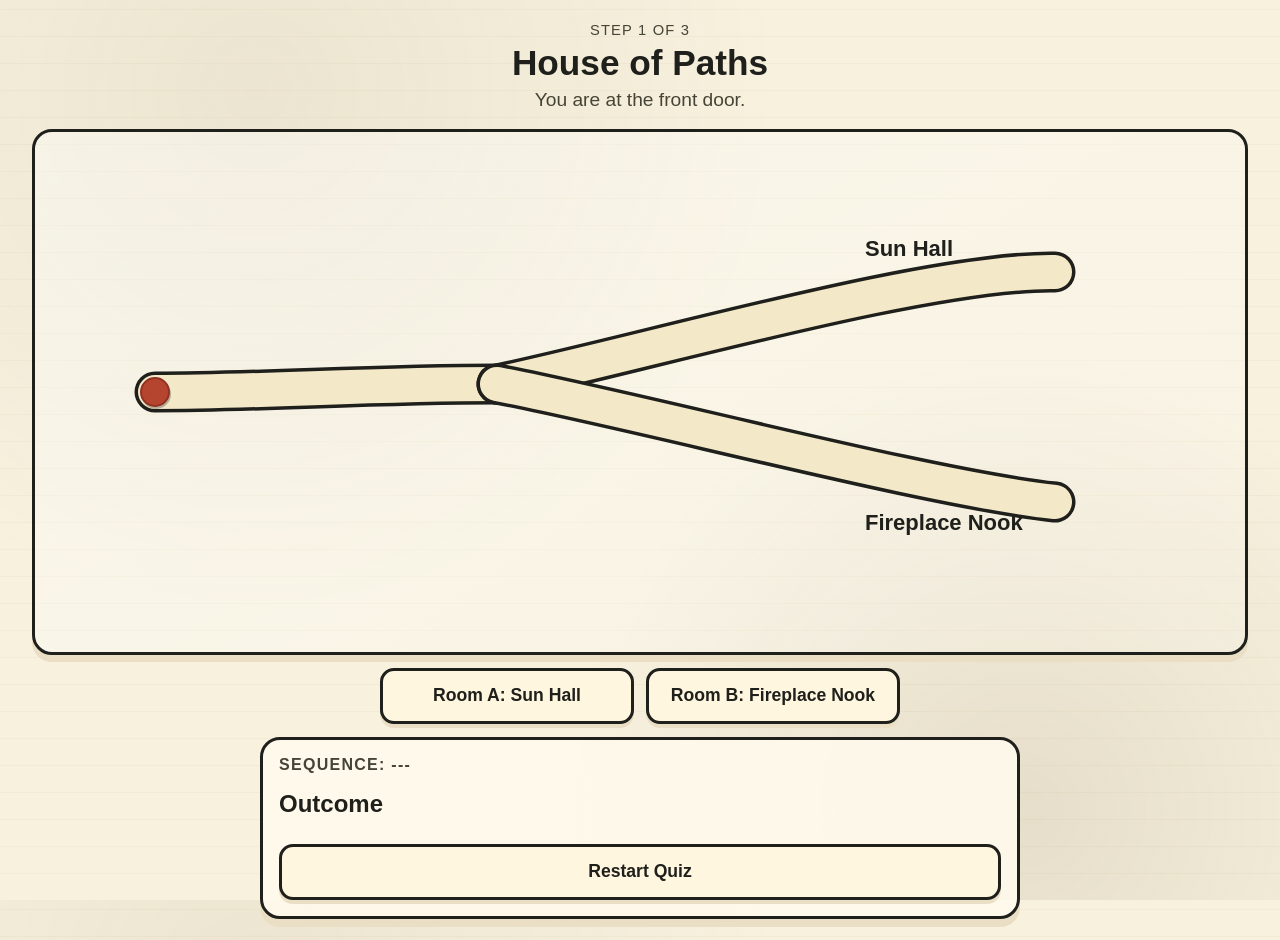
==== final website project expressive web/index.html @ 220339a2 "first draft final website" ====
<!doctype html>
<html lang="en">
<head>
  <meta charset="UTF-8">
  <meta name="viewport" content="width=device-width, initial-scale=1.0">
  <title>Expressive Web Branching Quiz</title>
  <link rel="stylesheet" href="styles.css">
</head>
<body>
  <main class="app" aria-label="Interactive house journey">
    <header class="top-bar">
      <p class="progress" id="progress">Step 1 of 3</p>
      <h1>House of Paths</h1>
      <p class="prompt" id="prompt">You are at the front door.</p>
    </header>

    <section class="journey-area" aria-label="Branching path area">
      <div class="journey-viewport" id="journey-viewport">
        <div class="journey-world" id="journey-world">
          <svg id="journey-svg" class="journey-svg" viewBox="0 0 3400 520" role="img" aria-labelledby="journey-title journey-desc" preserveAspectRatio="xMidYMid meet">
            <title id="journey-title">Continuous branching path</title>
            <desc id="journey-desc">A single path journey that extends to the right after every decision.</desc>

            <g id="revealed-group"></g>
            <g id="active-group"></g>

            <circle id="start-dot" class="start-dot" cx="120" cy="260" r="8"></circle>
            <circle id="ball" class="ball" cx="120" cy="260" r="14" aria-label="Path marker"></circle>
          </svg>
        </div>
      </div>

      <div class="controls" role="group" aria-label="Room choice controls">
        <button type="button" id="choice-a" class="choice-btn" aria-label="Choose room A">Room A</button>
        <button type="button" id="choice-b" class="choice-btn" aria-label="Choose room B">Room B</button>
      </div>

      <article id="result-panel" class="result-panel" aria-live="polite" hidden>
        <p class="sequence" id="result-sequence">Sequence: ---</p>
        <h2 id="result-title">Outcome</h2>
        <p id="result-description"></p>
        <button type="button" id="restart-btn" class="restart-btn">Restart Quiz</button>
      </article>
    </section>
  </main>

  <script src="script.js"></script>
</body>
</html>
---- final website project expressive web/styles.css ----
:root {
  --paper: #f7f1de;
  --paper-shadow: #eadfc5;
  --ink: #1f1f1b;
  --soft-ink: #464437;
  --accent: #b6452f;
  --accent-strong: #933122;
  --track-fill: #f3e8c8;
  --radius: 20px;
  --track-width: 34;
  --world-width: 3400px;
}

* {
  box-sizing: border-box;
}

html,
body {
  margin: 0;
  width: 100%;
  height: 100%;
}

body {
  font-family: "Trebuchet MS", "Segoe Print", "Bradley Hand", sans-serif;
  color: var(--ink);
  background:
    radial-gradient(circle at 20% 10%, rgba(122, 104, 70, 0.09), transparent 40%),
    radial-gradient(circle at 80% 90%, rgba(91, 71, 39, 0.11), transparent 35%),
    repeating-linear-gradient(
      0deg,
      var(--paper),
      var(--paper) 26px,
      #f3ebd5 26px,
      #f3ebd5 27px
    );
}

.app {
  min-height: 100dvh;
  display: flex;
  flex-direction: column;
  gap: 0.8rem;
  padding: clamp(0.7rem, 2.8vw, 1.2rem);
  padding-top: max(clamp(0.7rem, 2.8vw, 1.2rem), env(safe-area-inset-top));
  padding-bottom: max(clamp(0.7rem, 2.8vw, 1.2rem), env(safe-area-inset-bottom));
}

.top-bar {
  text-align: center;
  max-width: 900px;
  width: 100%;
  margin: 0 auto;
}

.progress {
  margin: 0;
  font-size: 0.92rem;
  letter-spacing: 0.08em;
  text-transform: uppercase;
  color: var(--soft-ink);
}

h1,
h2,
.prompt {
  margin: 0.35rem 0;
}

h1 {
  font-size: clamp(1.45rem, 2.5vw + 1rem, 2.2rem);
}

.prompt {
  font-size: clamp(1rem, 1.2vw + 0.9rem, 1.2rem);
  color: var(--soft-ink);
}

.journey-area {
  display: grid;
  gap: 0.8rem;
  grid-template-rows: minmax(260px, 1fr) auto auto;
  flex: 1;
}

.journey-viewport {
  border: 3px solid var(--ink);
  border-radius: var(--radius);
  background: linear-gradient(145deg, rgba(255, 255, 255, 0.4), rgba(255, 255, 255, 0.15));
  box-shadow: 0 7px 0 var(--paper-shadow);
  overflow: hidden;
  min-height: clamp(250px, 48dvh, 420px);
}

.journey-world {
  width: var(--world-width);
  height: 100%;
  transform: translateX(0px);
  transition: transform 560ms cubic-bezier(0.22, 0.85, 0.27, 1);
}

.journey-svg {
  width: 100%;
  height: 100%;
  display: block;
}

.track-outline {
  fill: none;
  stroke: var(--ink);
  stroke-width: 41;
  stroke-linecap: round;
  stroke-linejoin: round;
  vector-effect: non-scaling-stroke;
}

.track-fill {
  fill: none;
  stroke: var(--track-fill);
  stroke-width: var(--track-width);
  stroke-linecap: round;
  stroke-linejoin: round;
  vector-effect: non-scaling-stroke;
}

.track-label {
  fill: var(--ink);
  font-size: 22px;
  font-weight: 700;
}

.travel-path {
  fill: none;
  stroke: transparent;
  stroke-width: 1;
  pointer-events: none;
}

.hidden-option {
  opacity: 0.28;
}

.selected-option .track-fill {
  stroke: #e7d3a0;
}

.start-dot {
  fill: var(--ink);
  opacity: 0.75;
}

.ball {
  fill: var(--accent);
  stroke: var(--accent-strong);
  stroke-width: 2;
  filter: drop-shadow(1px 2px 0 rgba(0, 0, 0, 0.25));
  touch-action: none;
}

.controls {
  display: grid;
  grid-template-columns: 1fr 1fr;
  gap: 0.75rem;
  width: 100%;
}

.choice-btn,
.restart-btn {
  border: 3px solid var(--ink);
  border-radius: 14px;
  padding: 0.9rem 0.6rem;
  background: #fff6df;
  color: var(--ink);
  font-family: inherit;
  font-size: clamp(1rem, 1.6vw + 0.75rem, 1.1rem);
  font-weight: 700;
  cursor: pointer;
  box-shadow: 0 4px 0 var(--paper-shadow);
  transition: transform 120ms ease, box-shadow 120ms ease, background-color 120ms ease;
}

.choice-btn:focus-visible,
.restart-btn:focus-visible {
  outline: 4px solid #2e6ec6;
  outline-offset: 2px;
}

.choice-btn:hover,
.restart-btn:hover {
  background: #fff2cf;
}

.choice-btn:active,
.restart-btn:active {
  transform: translateY(2px);
  box-shadow: 0 2px 0 var(--paper-shadow);
}

.choice-btn:disabled {
  opacity: 0.55;
  cursor: not-allowed;
}

.result-panel {
  border: 3px solid var(--ink);
  border-radius: var(--radius);
  background: rgba(255, 250, 237, 0.9);
  box-shadow: 0 8px 0 var(--paper-shadow);
  padding: 1rem;
  display: grid;
  gap: 0.65rem;
  width: 100%;
}

.sequence {
  margin: 0;
  font-weight: 700;
  letter-spacing: 0.08em;
  text-transform: uppercase;
  color: var(--soft-ink);
}

#result-description {
  margin: 0;
  line-height: 1.45;
}

@media (min-width: 800px) {
  .app {
    padding: 1.35rem 2rem;
  }

  .journey-viewport {
    min-height: 340px;
  }

  .controls {
    max-width: 520px;
    width: 100%;
    margin: 0 auto;
  }

  .result-panel {
    max-width: 760px;
    margin: 0 auto;
    width: 100%;
  }
}

@media (max-width: 760px) {
  .journey-world {
    transition-duration: 420ms;
  }

  .track-label {
    font-size: 18px;
  }

  .controls {
    grid-template-columns: 1fr;
  }

  .choice-btn,
  .restart-btn {
    min-height: 52px;
  }
}

@media (max-width: 420px) {
  .progress {
    font-size: 0.82rem;
  }

  h1 {
    font-size: clamp(1.25rem, 4.8vw + 0.8rem, 1.6rem);
  }

  .prompt {
    font-size: 0.95rem;
  }

  .journey-area {
    gap: 0.65rem;
  }

  .journey-viewport {
    min-height: clamp(230px, 44dvh, 340px);
  }

  .track-label {
    font-size: 16px;
  }
}

@media (prefers-reduced-motion: reduce) {
  .journey-world,
  .choice-btn,
  .restart-btn {
    transition-duration: 1ms;
  }
}
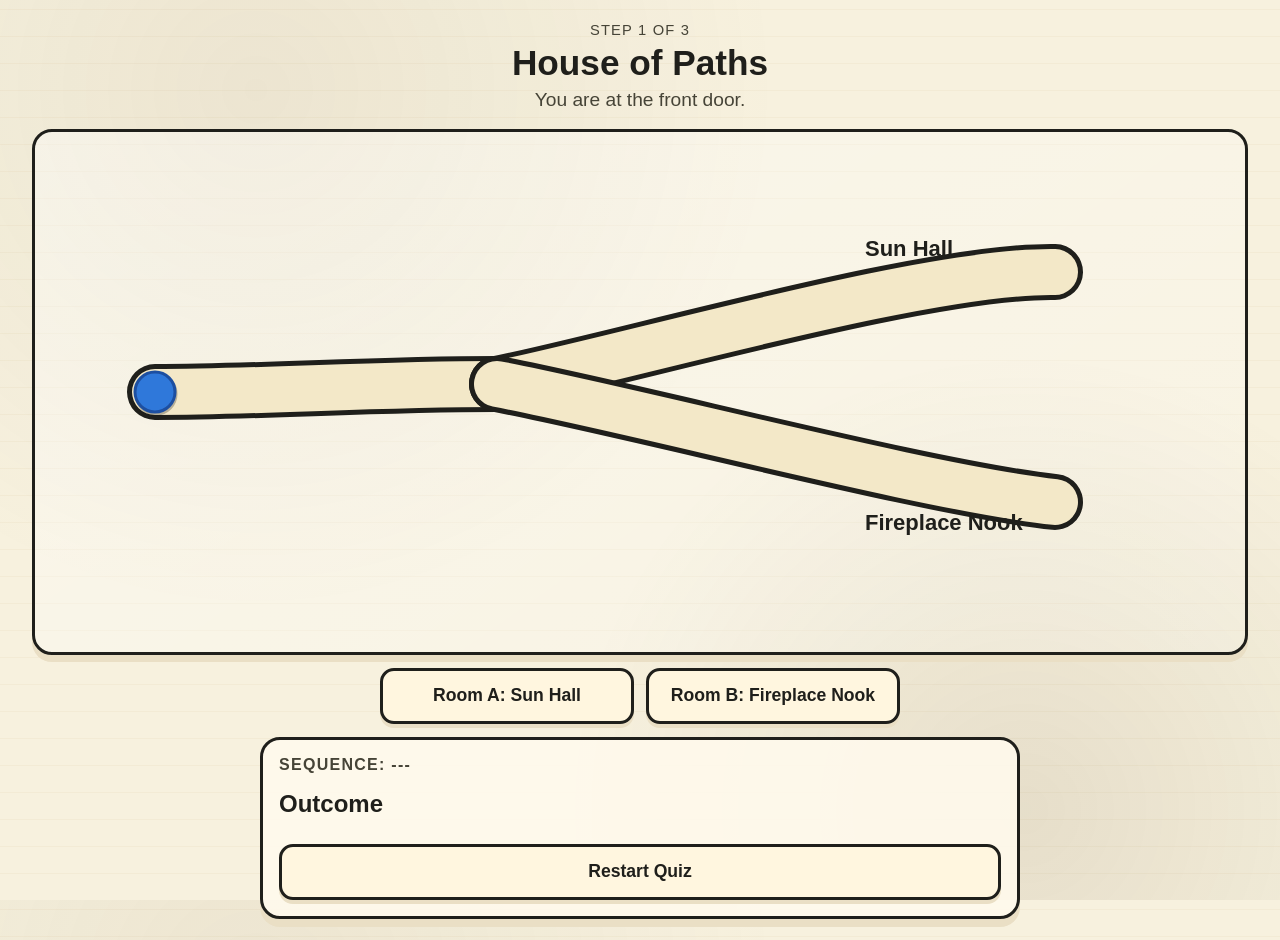
==== commit 81ecdb14: "second draft final proj" ====
--- a/final website project expressive web/index.html
+++ b/final website project expressive web/index.html
@@ -24,8 +24,8 @@
             <g id="revealed-group"></g>
             <g id="active-group"></g>
 
-            <circle id="start-dot" class="start-dot" cx="120" cy="260" r="8"></circle>
-            <circle id="ball" class="ball" cx="120" cy="260" r="14" aria-label="Path marker"></circle>
+            <circle id="start-dot" class="start-dot" cx="120" cy="260" r="10"></circle>
+            <circle id="ball" class="ball" cx="120" cy="260" r="20" aria-label="Path marker"></circle>
           </svg>
         </div>
       </div>
--- a/final website project expressive web/styles.css
+++ b/final website project expressive web/styles.css
@@ -3,11 +3,11 @@
   --paper-shadow: #eadfc5;
   --ink: #1f1f1b;
   --soft-ink: #464437;
-  --accent: #b6452f;
-  --accent-strong: #933122;
+  --accent: #2f78da;
+  --accent-strong: #1d4fa1;
   --track-fill: #f3e8c8;
   --radius: 20px;
-  --track-width: 34;
+  --track-width: 46;
   --world-width: 3400px;
 }
 
@@ -109,7 +109,7 @@
 .track-outline {
   fill: none;
   stroke: var(--ink);
-  stroke-width: 41;
+  stroke-width: calc(var(--track-width) + 10);
   stroke-linecap: round;
   stroke-linejoin: round;
   vector-effect: non-scaling-stroke;
@@ -153,7 +153,7 @@
 .ball {
   fill: var(--accent);
   stroke: var(--accent-strong);
-  stroke-width: 2;
+  stroke-width: 3;
   filter: drop-shadow(1px 2px 0 rgba(0, 0, 0, 0.25));
   touch-action: none;
 }
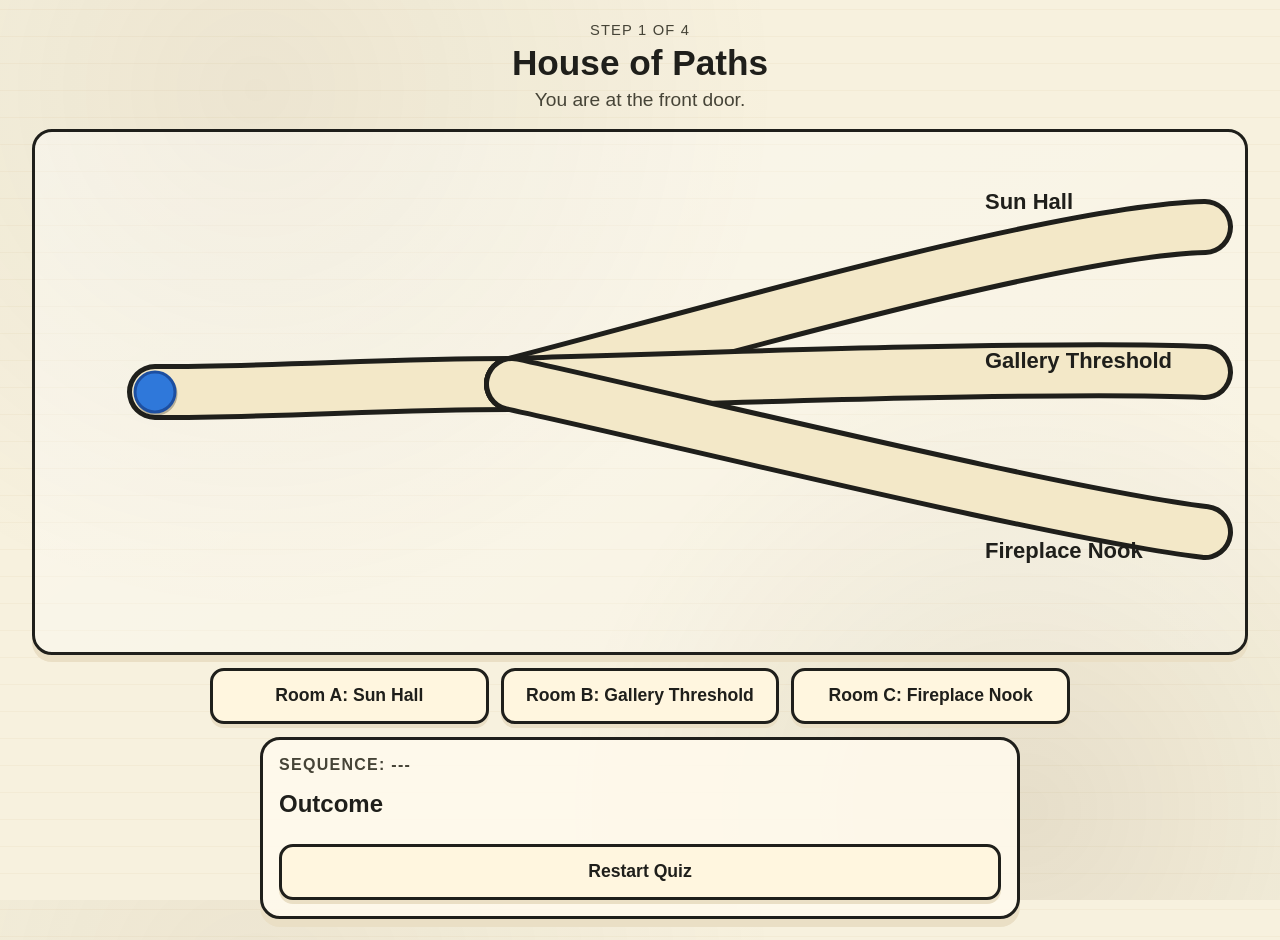
==== commit 6cfbffe8: "more layers" ====
--- a/final website project expressive web/index.html
+++ b/final website project expressive web/index.html
@@ -9,7 +9,7 @@
 <body>
   <main class="app" aria-label="Interactive house journey">
     <header class="top-bar">
-      <p class="progress" id="progress">Step 1 of 3</p>
+      <p class="progress" id="progress">Step 1 of 4</p>
       <h1>House of Paths</h1>
       <p class="prompt" id="prompt">You are at the front door.</p>
     </header>
@@ -17,9 +17,9 @@
     <section class="journey-area" aria-label="Branching path area">
       <div class="journey-viewport" id="journey-viewport">
         <div class="journey-world" id="journey-world">
-          <svg id="journey-svg" class="journey-svg" viewBox="0 0 3400 520" role="img" aria-labelledby="journey-title journey-desc" preserveAspectRatio="xMidYMid meet">
+          <svg id="journey-svg" class="journey-svg" viewBox="0 0 4600 520" role="img" aria-labelledby="journey-title journey-desc" preserveAspectRatio="xMidYMid meet">
             <title id="journey-title">Continuous branching path</title>
-            <desc id="journey-desc">A single path journey that extends to the right after every decision.</desc>
+            <desc id="journey-desc">A single path journey that extends to the right after every three-way fork decision.</desc>
 
             <g id="revealed-group"></g>
             <g id="active-group"></g>
@@ -33,6 +33,7 @@
       <div class="controls" role="group" aria-label="Room choice controls">
         <button type="button" id="choice-a" class="choice-btn" aria-label="Choose room A">Room A</button>
         <button type="button" id="choice-b" class="choice-btn" aria-label="Choose room B">Room B</button>
+        <button type="button" id="choice-c" class="choice-btn" aria-label="Choose room C">Room C</button>
       </div>
 
       <article id="result-panel" class="result-panel" aria-live="polite" hidden>
--- a/final website project expressive web/styles.css
+++ b/final website project expressive web/styles.css
@@ -8,7 +8,7 @@
   --track-fill: #f3e8c8;
   --radius: 20px;
   --track-width: 46;
-  --world-width: 3400px;
+  --world-width: 4600px;
 }
 
 * {
@@ -160,7 +160,7 @@
 
 .controls {
   display: grid;
-  grid-template-columns: 1fr 1fr;
+  grid-template-columns: repeat(3, minmax(0, 1fr));
   gap: 0.75rem;
   width: 100%;
 }
@@ -236,7 +236,7 @@
   }
 
   .controls {
-    max-width: 520px;
+    max-width: 860px;
     width: 100%;
     margin: 0 auto;
   }
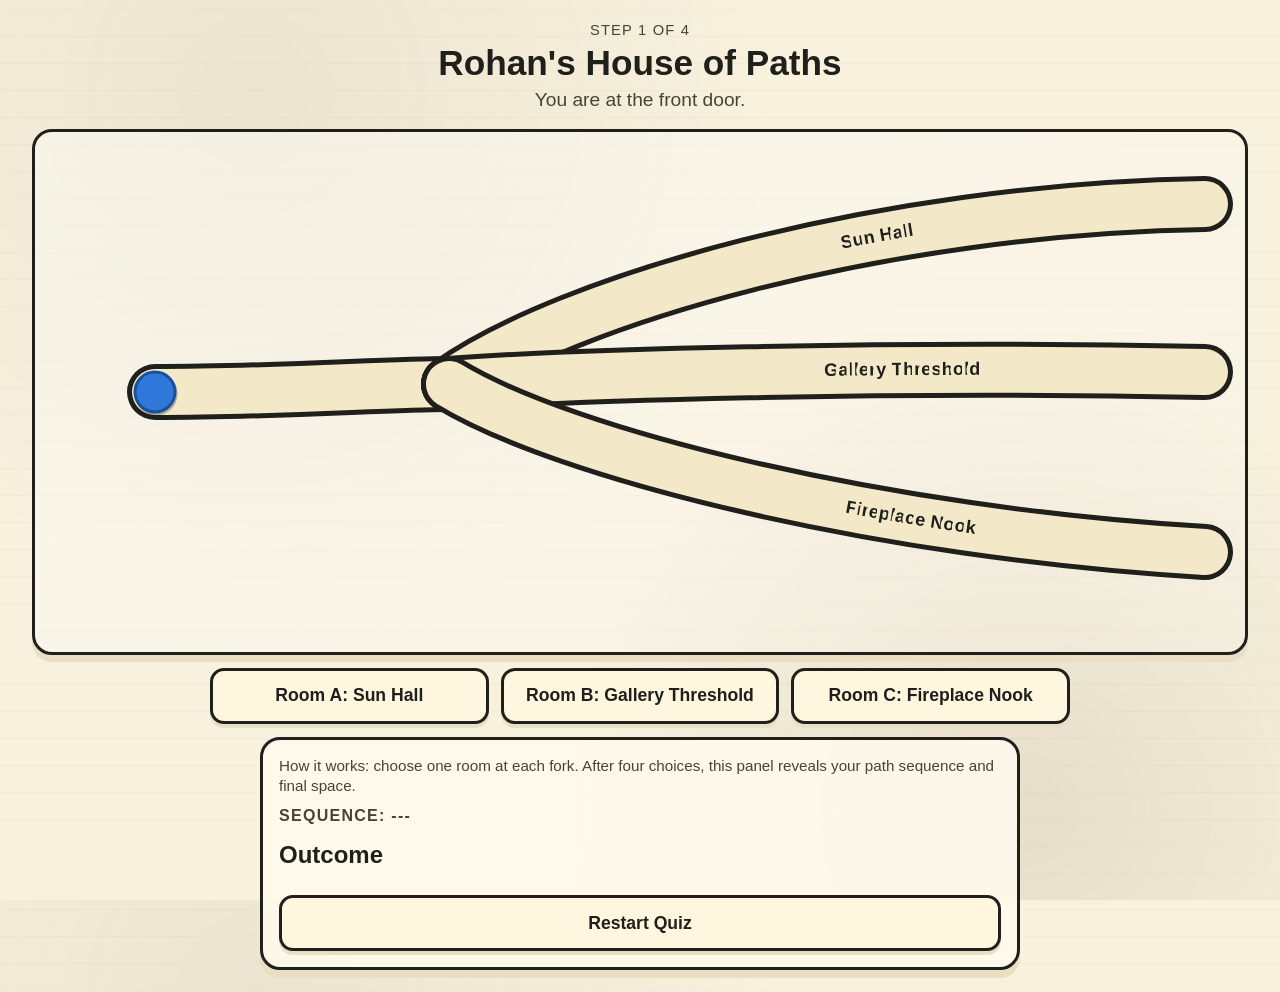
==== commit 386f0e1a: "draggable smooth motion" ====
--- a/final website project expressive web/index.html
+++ b/final website project expressive web/index.html
@@ -3,14 +3,15 @@
 <head>
   <meta charset="UTF-8">
   <meta name="viewport" content="width=device-width, initial-scale=1.0">
-  <title>Expressive Web Branching Quiz</title>
+  <title>Rohan's House of Paths</title>
+  <link rel="icon" type="image/svg+xml" href="favicon.svg">
   <link rel="stylesheet" href="styles.css">
 </head>
 <body>
   <main class="app" aria-label="Interactive house journey">
     <header class="top-bar">
       <p class="progress" id="progress">Step 1 of 4</p>
-      <h1>House of Paths</h1>
+      <h1>Rohan's House of Paths</h1>
       <p class="prompt" id="prompt">You are at the front door.</p>
     </header>
 
@@ -37,6 +38,7 @@
       </div>
 
       <article id="result-panel" class="result-panel" aria-live="polite" hidden>
+        <p class="result-intro">How it works: choose one room at each fork. After four choices, this panel reveals your path sequence and final space.</p>
         <p class="sequence" id="result-sequence">Sequence: ---</p>
         <h2 id="result-title">Outcome</h2>
         <p id="result-description"></p>
--- a/final website project expressive web/styles.css
+++ b/final website project expressive web/styles.css
@@ -126,8 +126,16 @@
 
 .track-label {
   fill: var(--ink);
-  font-size: 22px;
+  font-size: 18px;
   font-weight: 700;
+  letter-spacing: 0.01em;
+  dominant-baseline: middle;
+  text-anchor: middle;
+  paint-order: stroke;
+  stroke: var(--track-fill);
+  stroke-width: 7px;
+  stroke-linecap: round;
+  stroke-linejoin: round;
 }
 
 .travel-path {
@@ -221,6 +229,13 @@
   color: var(--soft-ink);
 }
 
+.result-intro {
+  margin: 0;
+  font-size: 0.95rem;
+  line-height: 1.35;
+  color: var(--soft-ink);
+}
+
 #result-description {
   margin: 0;
   line-height: 1.45;
@@ -254,7 +269,7 @@
   }
 
   .track-label {
-    font-size: 18px;
+    font-size: 16px;
   }
 
   .controls {
@@ -289,7 +304,7 @@
   }
 
   .track-label {
-    font-size: 16px;
+    font-size: 14px;
   }
 }
 
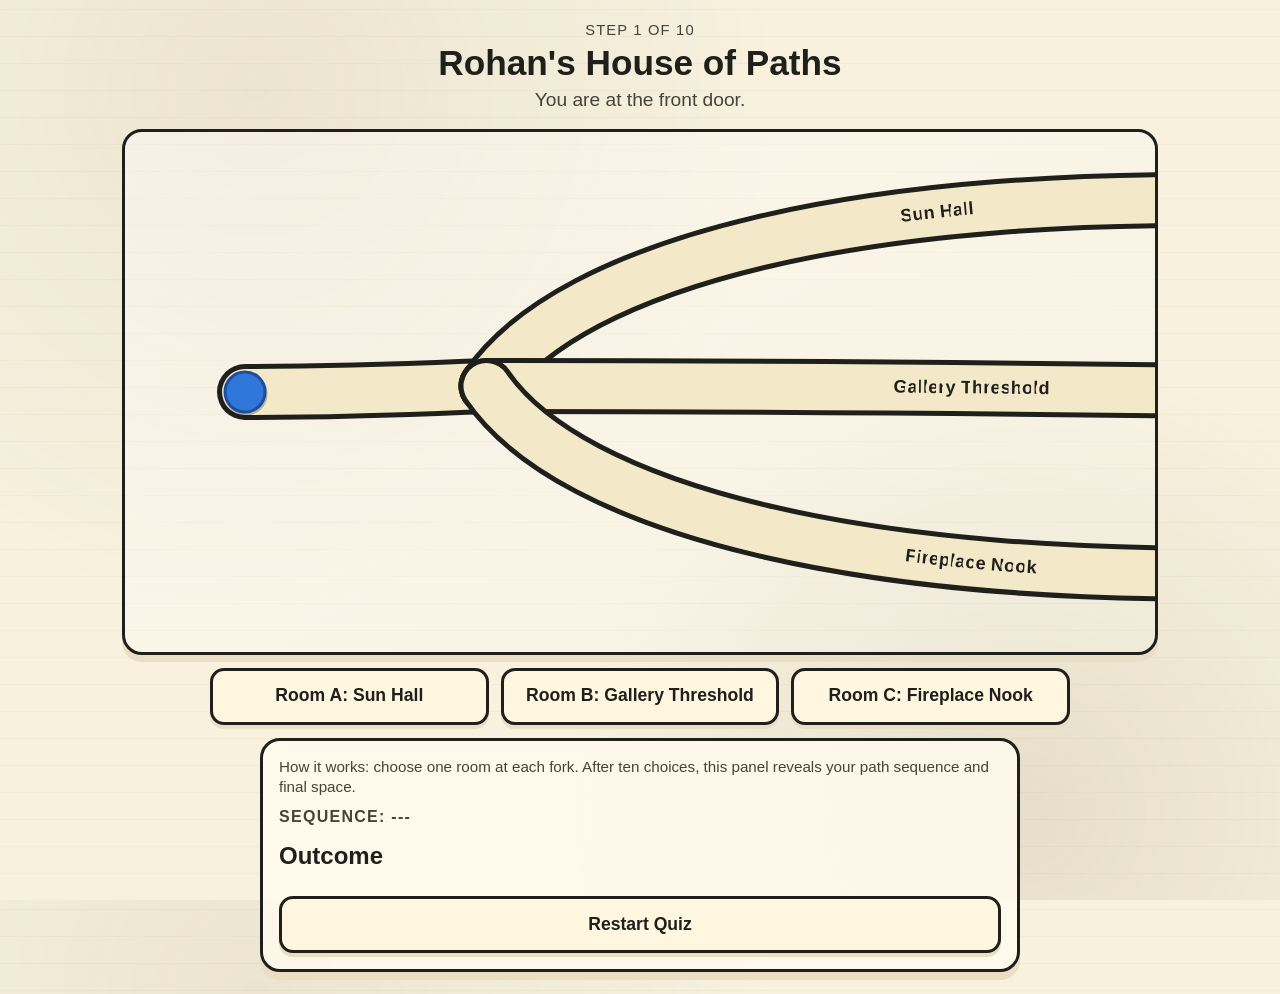
==== commit 20e77efc: "more paths" ====
--- a/final website project expressive web/index.html
+++ b/final website project expressive web/index.html
@@ -10,7 +10,7 @@
 <body>
   <main class="app" aria-label="Interactive house journey">
     <header class="top-bar">
-      <p class="progress" id="progress">Step 1 of 4</p>
+      <p class="progress" id="progress">Step 1 of 10</p>
       <h1>Rohan's House of Paths</h1>
       <p class="prompt" id="prompt">You are at the front door.</p>
     </header>
@@ -38,7 +38,7 @@
       </div>
 
       <article id="result-panel" class="result-panel" aria-live="polite" hidden>
-        <p class="result-intro">How it works: choose one room at each fork. After four choices, this panel reveals your path sequence and final space.</p>
+        <p class="result-intro">How it works: choose one room at each fork. After ten choices, this panel reveals your path sequence and final space.</p>
         <p class="sequence" id="result-sequence">Sequence: ---</p>
         <h2 id="result-title">Outcome</h2>
         <p id="result-description"></p>
--- a/final website project expressive web/styles.css
+++ b/final website project expressive web/styles.css
@@ -42,6 +42,8 @@
   display: flex;
   flex-direction: column;
   gap: 0.8rem;
+  width: min(100%, 1100px);
+  margin: 0 auto;
   padding: clamp(0.7rem, 2.8vw, 1.2rem);
   padding-top: max(clamp(0.7rem, 2.8vw, 1.2rem), env(safe-area-inset-top));
   padding-bottom: max(clamp(0.7rem, 2.8vw, 1.2rem), env(safe-area-inset-bottom));
@@ -97,7 +99,7 @@
   width: var(--world-width);
   height: 100%;
   transform: translateX(0px);
-  transition: transform 560ms cubic-bezier(0.22, 0.85, 0.27, 1);
+  transition: transform 360ms cubic-bezier(0.2, 0.9, 0.25, 1);
 }
 
 .journey-svg {
@@ -182,7 +184,9 @@
   color: var(--ink);
   font-family: inherit;
   font-size: clamp(1rem, 1.6vw + 0.75rem, 1.1rem);
+  line-height: 1.25;
   font-weight: 700;
+  text-wrap: balance;
   cursor: pointer;
   box-shadow: 0 4px 0 var(--paper-shadow);
   transition: transform 120ms ease, box-shadow 120ms ease, background-color 120ms ease;
@@ -264,6 +268,15 @@
 }
 
 @media (max-width: 760px) {
+  :root {
+    --track-width: 40;
+  }
+
+  .app {
+    gap: 0.65rem;
+    padding-inline: clamp(0.6rem, 3.2vw, 0.95rem);
+  }
+
   .journey-world {
     transition-duration: 420ms;
   }
@@ -283,6 +296,11 @@
 }
 
 @media (max-width: 420px) {
+  :root {
+    --track-width: 34;
+    --radius: 16px;
+  }
+
   .progress {
     font-size: 0.82rem;
   }
@@ -300,11 +318,23 @@
   }
 
   .journey-viewport {
-    min-height: clamp(230px, 44dvh, 340px);
+    min-height: clamp(220px, 46dvh, 320px);
   }
 
   .track-label {
     font-size: 14px;
+  }
+
+  .choice-btn,
+  .restart-btn {
+    min-height: 54px;
+    padding: 0.8rem 0.55rem;
+    font-size: 0.98rem;
+  }
+
+  .result-panel {
+    padding: 0.85rem;
+    gap: 0.55rem;
   }
 }
 
